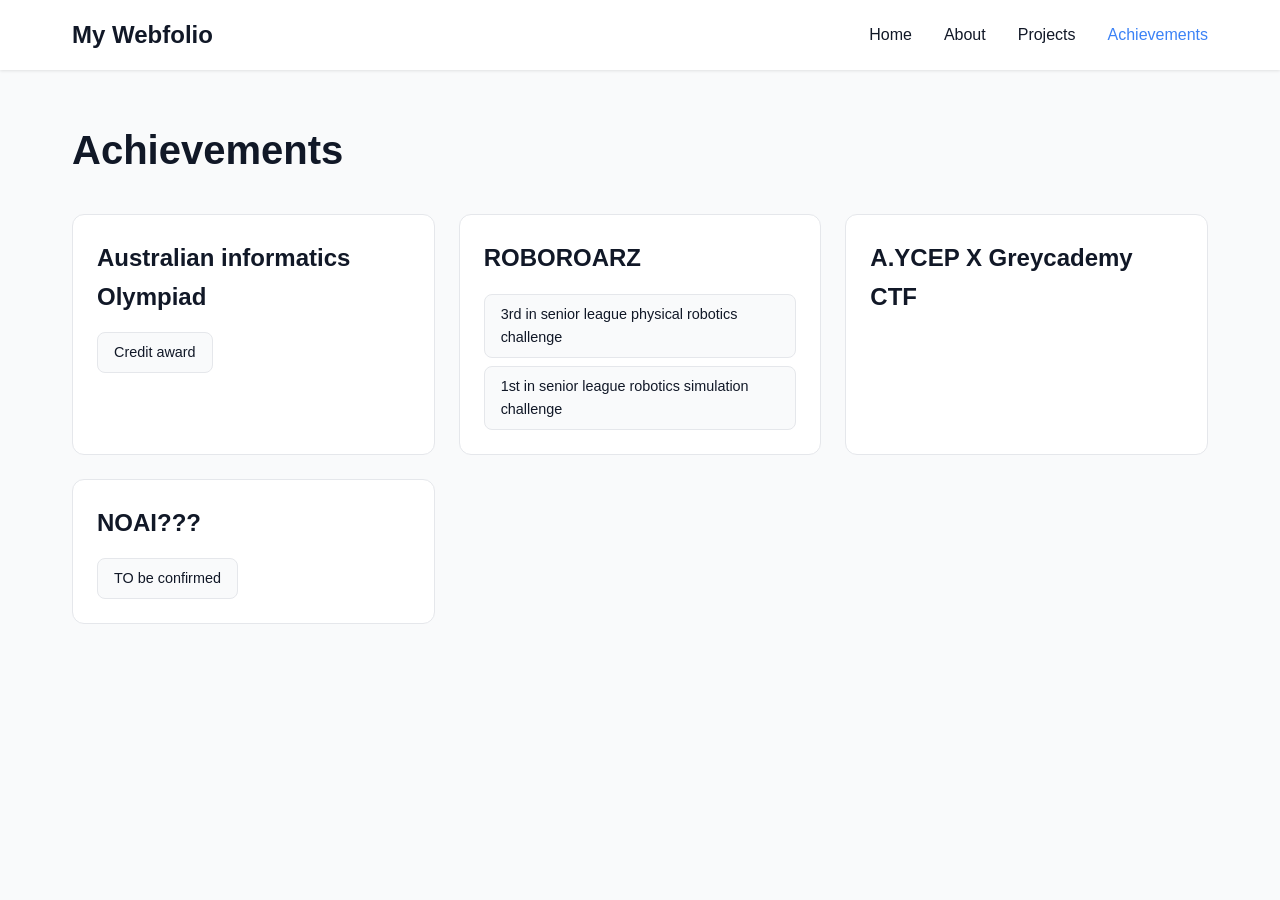
==== skills.html @ 8d096722 "Add files via upload" ====
<!DOCTYPE html>
<html lang="en">
<head>
    <meta charset="UTF-8">
    <meta name="viewport" content="width=device-width, initial-scale=1.0">
    <title>Skills - My Webfolio</title>
    <link rel="stylesheet" href="styles.css">
</head>
<body>
    <nav>
        <div class="nav-container">
            <div class="logo">My Webfolio</div>
            <ul class="nav-links">
                <li><a href="index.html">Home</a></li>
                <li><a href="about.html">About</a></li>
                <li><a href="projects.html">Projects</a></li>
                <li><a href="skills.html" class="active">Achievements</a></li>

            </ul>
        </div>
    </nav>

    <div class="container">
        <h2>Achievements</h2>
        <div class="grid">
            <div class="skill-category">
                <h3>Australian informatics Olympiad</h3>
                <div class="tech-tags">
                    <span class="skill-tag">Credit award</span>
                </div>
            </div>

            <div class="skill-category">
                <h3>ROBOROARZ</h3>
                <div class="tech-tags">
                    <span class="skill-tag">3rd in senior league physical robotics challenge </span>
                    <span class="skill-tag">1st in senior league robotics simulation challenge </span>
                </div>
            </div>

            <div class="skill-category">
                <h3>A.YCEP X Greycademy CTF</h3>
                <div class="tech-tags">
                </div>
            </div>

            <div class="skill-category">
                <h3>NOAI???</h3>
                <div class="tech-tags">
                    <span class="skill-tag">TO be confirmed</span>
                </div>
            </div>
        </div>
    </div>


</body>
</html>
---- styles.css ----
* {
    margin: 0;
    padding: 0;
    box-sizing: border-box;
}

:root {
    --bg-color: #f9fafb;
    --text-color: #111827;
    --card-bg: #ffffff;
    --border-color: #e5e7eb;
    --nav-bg: #ffffff;
    --accent-color: #3b82f6;
    --gray-text: #6b7280;
    --tag-bg: #dbeafe;
    --tag-text: #1e40af;
    --hover-shadow: 0 10px 15px rgba(0,0,0,0.1);
}

@media (prefers-color-scheme: dark) {
    :root {
        --bg-color: #111827;
        --text-color: #f3f4f6;
        --card-bg: #1f2937;
        --border-color: #374151;
        --nav-bg: #1f2937;
        --gray-text: #d1d5db;
        --tag-bg: #1e3a8a;
        --tag-text: #bfdbfe;
    }
}

body {
    font-family: -apple-system, BlinkMacSystemFont, 'Segoe UI', Roboto, Oxygen, Ubuntu, Cantarell, sans-serif;
    background-color: var(--bg-color);
    color: var(--text-color);
    transition: background-color 0.3s, color 0.3s;
    line-height: 1.6;
}

nav {
    background-color: var(--nav-bg);
    box-shadow: 0 1px 3px rgba(0,0,0,0.1);
    position: sticky;
    top: 0;
    z-index: 1000;
}

.nav-container {
    max-width: 1200px;
    margin: 0 auto;
    padding: 1rem 2rem;
    display: flex;
    justify-content: space-between;
    align-items: center;
}

.logo {
    font-size: 1.5rem;
    font-weight: bold;
    color: var(--text-color);
}

.nav-links {
    display: flex;
    gap: 2rem;
    align-items: center;
    list-style: none;
}

.nav-links a {
    color: var(--text-color);
    text-decoration: none;
    transition: color 0.3s;
    font-weight: 500;
}

.nav-links a:hover,
.nav-links a.active {
    color: var(--accent-color);
}

.container {
    max-width: 1200px;
    margin: 0 auto;
    padding: 3rem 2rem;
}

.intro{
    text-align: center;
    padding: 5rem 2rem;
}

.avatar {
    width: 128px;
    height: 128px;
    border-radius: 50%;
    background-color: var(--accent-color);
    margin: 0 auto 2rem;
    display: flex;
    align-items: center;
    justify-content: center;
    font-size: 3rem;
    color: white;
    font-weight: bold;
    overflow: hidden;
}

.avatar img {
    width: 100%;
    height: 100%;
    object-fit: cover;
}

h1 {
    font-size: 3rem;
    margin-bottom: 1rem;
}

h2 {
    font-size: 2.5rem;
    margin-bottom: 2rem;
}

h3 {
    font-size: 1.5rem;
    margin-bottom: 1rem;
}

.subtitle {
    font-size: 1.25rem;
    color: var(--gray-text);
    margin-bottom: 2rem;
}

.social-links {
    display: flex;
    gap: 1rem;
    justify-content: center;
}

.social-link {
    background-color: var(--card-bg);
    border: 1px solid var(--border-color);
    padding: 0.75rem;
    border-radius: 8px;
    text-decoration: none;
    color: var(--text-color);
    transition: box-shadow 0.3s;
    font-size: 1.5rem;
}

.social-link:hover {
    box-shadow: 0 4px 6px rgba(0,0,0,0.1);
}

.card {
    background-color: var(--card-bg);
    border: 1px solid var(--border-color);
    border-radius: 12px;
    padding: 2rem;
    margin-bottom: 2rem;
    box-shadow: 0 1px 3px rgba(0,0,0,0.1);
}

.card p {
    margin-bottom: 1rem;
    font-size: 1.67rem;
    line-height: 1.8;
}

.education-section {
    margin-top: 2rem;
}

.education-card {
    background-color: var(--bg-color);
    padding: 1rem;
    border-radius: 8px;
    margin-top: 1rem;
}

.education-title {
    font-weight: 600;
    margin-bottom: 0.25rem;
}

.education-details {
    color: var(--gray-text);
}

.grid {
    display: grid;
    grid-template-columns: repeat(auto-fit, minmax(300px, 1fr));
    gap: 1.5rem;
}

.project-card,
.skill-category {
    background-color: var(--card-bg);
    border: 1px solid var(--border-color);
    border-radius: 12px;
    padding: 1.5rem;
    transition: box-shadow 0.3s;
}

.project-card:hover {
    box-shadow: var(--hover-shadow);
}

.project-image {
    width: 100%;
    height: 200px;
    object-fit: cover;
    border-radius: 8px;
    margin-bottom: 1rem;
}

.about-image {
    width: 100%;
    max-width: 400px;
    border-radius: 12px;
    margin: 1rem auto;
    display: block;
}

.gallery {
    display: grid;
    grid-template-columns: repeat(auto-fit, minmax(250px, 1fr));
    gap: 1rem;
    margin-top: 1.5rem;
}

.gallery img {
    width: 100%;
    height: 250px;
    object-fit: cover;
    border-radius: 8px;
    transition: transform 0.3s, box-shadow 0.3s;
    cursor: pointer;
}

.gallery img:hover {
    transform: scale(1.05);
    box-shadow: var(--hover-shadow);
}

img {
    max-width: 100%;
    height: auto;
    display: block;
}

.project-header {
    display: flex;
    justify-content: space-between;
    align-items: start;
    margin-bottom: 1rem;
}

.external-link {
    text-decoration: none;
    font-size: 1.2rem;
}

.project-card p {
    color: var(--gray-text);
    margin-bottom: 1rem;
}

.tech-tags {
    display: flex;
    flex-wrap: wrap;
    gap: 0.5rem;
    margin-top: 1rem;
}

.tag {
    background-color: var(--tag-bg);
    color: var(--tag-text);
    padding: 0.25rem 0.75rem;
    border-radius: 999px;
    font-size: 0.875rem;
    font-weight: 500;
}

.skill-tag {
    background-color: var(--bg-color);
    border: 1px solid var(--border-color);
    padding: 0.5rem 1rem;
    border-radius: 8px;
    font-size: 0.9rem;
}
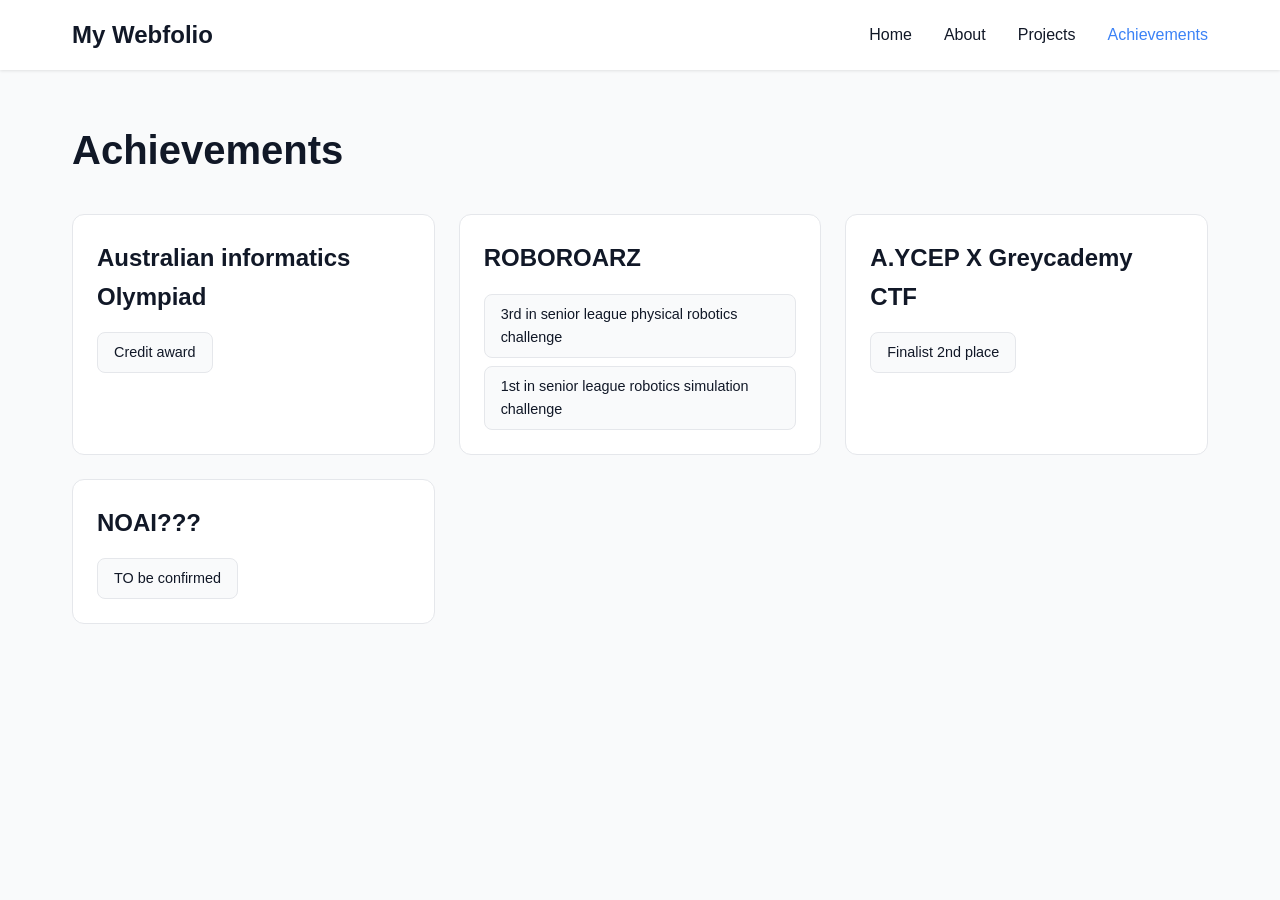
==== commit e1a3ee09: "Update achievements in skills.html Added finalist placement for A.YCEP X Greycademy CTF." ====
--- a/skills.html
+++ b/skills.html
@@ -41,6 +41,7 @@
             <div class="skill-category">
                 <h3>A.YCEP X Greycademy CTF</h3>
                 <div class="tech-tags">
+                    <span class="skill-tag">Finalist 2nd place</span>
                 </div>
             </div>
 
@@ -55,4 +56,5 @@
 
 
 </body>
-</html>+
+</html>
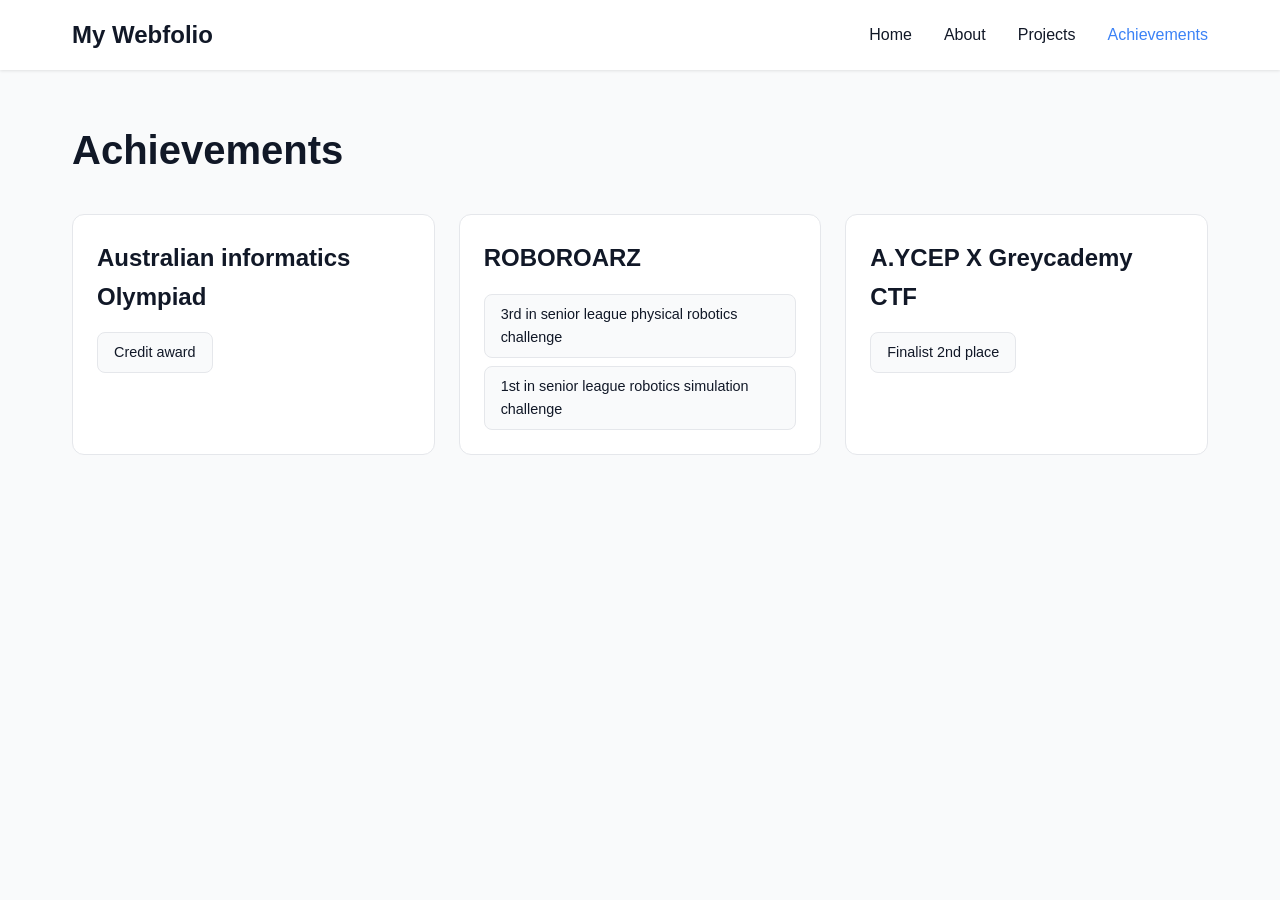
==== commit 941e7f0b: "Fix HTML structure and remove unnecessary lines" ====
--- a/skills.html
+++ b/skills.html
@@ -45,12 +45,6 @@
                 </div>
             </div>
 
-            <div class="skill-category">
-                <h3>NOAI???</h3>
-                <div class="tech-tags">
-                    <span class="skill-tag">TO be confirmed</span>
-                </div>
-            </div>
         </div>
     </div>
 
